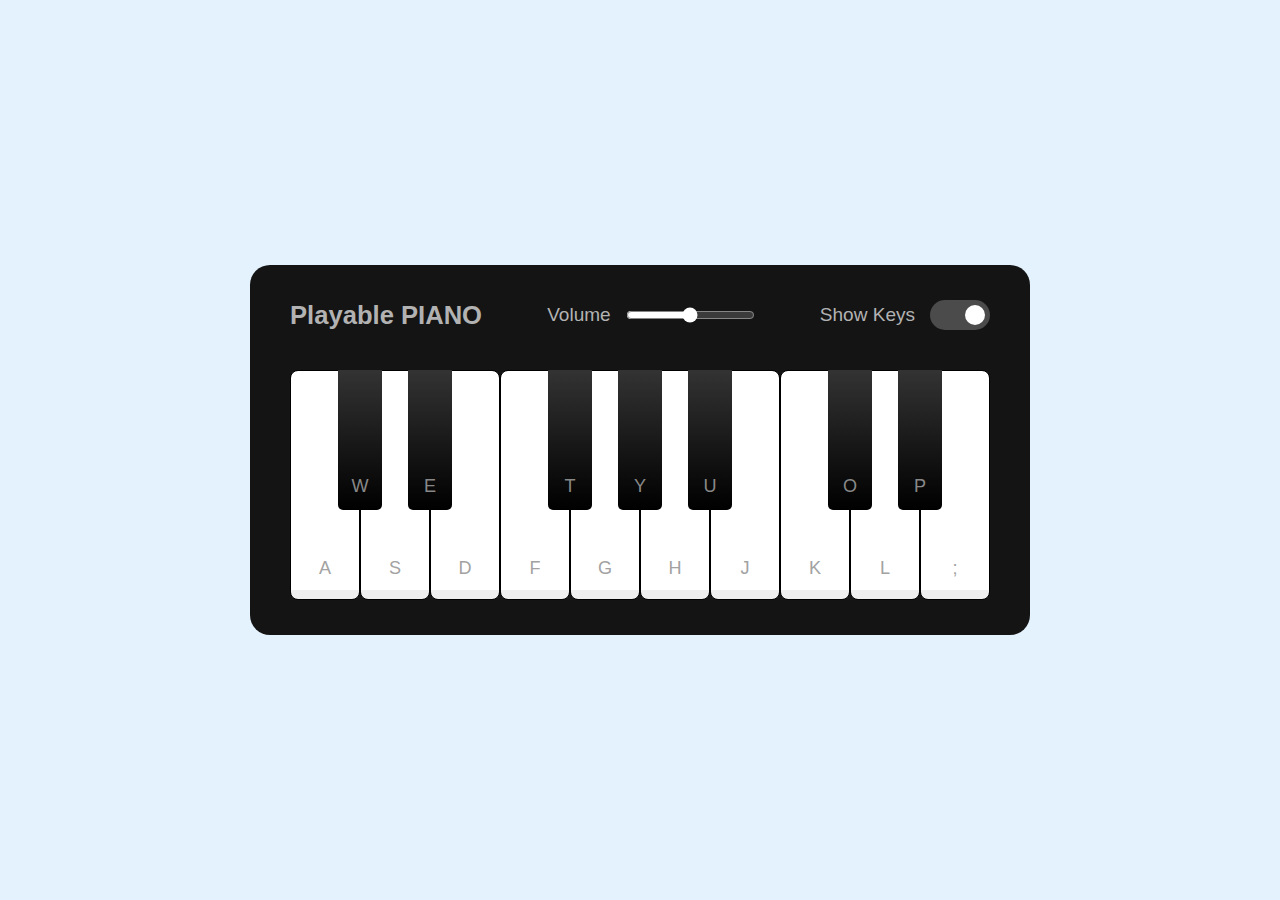
==== www/html/index.html @ 3ffeced6 "initial commit" ====
<!DOCTYPE html>
<html lang="en" dir="ltr">
  <head>
    <meta charset="utf-8">
    <title>Playable Piano JavaScript | CodingNepal</title>
    <link rel="stylesheet" href="../css/style.css">
    <meta name="viewport" content="width=device-width, initial-scale=1.0">
    <script src="../js/script.js" defer></script>
  </head>
  <body>
    <div class="wrapper">
      <header>
        <h2>Playable PIANO</h2>
        <div class="column volume-slider">
          <span>Volume</span><input type="range" min="0" max="1" value="0.5" step="any">
        </div>
        <div class="column keys-checkbox">
          <span>Show Keys</span><input type="checkbox" checked>
        </div>
      </header>
      <ul class="piano-keys">
        <li class="key white" data-key="a"><span>a</span></li>
        <li class="key black" data-key="w"><span>w</span></li>
        <li class="key white" data-key="s"><span>s</span></li>
        <li class="key black" data-key="e"><span>e</span></li>
        <li class="key white" data-key="d"><span>d</span></li>
        <li class="key white" data-key="f"><span>f</span></li>
        <li class="key black" data-key="t"><span>t</span></li>
        <li class="key white" data-key="g"><span>g</span></li>
        <li class="key black" data-key="y"><span>y</span></li>
        <li class="key white" data-key="h"><span>h</span></li>
        <li class="key black" data-key="u"><span>u</span></li>
        <li class="key white" data-key="j"><span>j</span></li>
        <li class="key white" data-key="k"><span>k</span></li>
        <li class="key black" data-key="o"><span>o</span></li>
        <li class="key white" data-key="l"><span>l</span></li>
        <li class="key black" data-key="p"><span>p</span></li>
        <li class="key white" data-key=";"><span>;</span></li>
      </ul>
    </div>

  </body>
</html>
---- www/css/style.css ----
* {
  margin: 0;
  padding: 0;
  box-sizing: border-box;
  font-family: 'Poppins', sans-serif;
}
body {
  display: flex;
  align-items: center;
  justify-content: center;
  min-height: 100vh;
  background: #E3F2FD;
}
.wrapper {
  padding: 35px 40px;
  border-radius: 20px;
  background: #141414;
}
.wrapper header {
  display: flex;
  color: #B2B2B2;
  align-items: center;
  justify-content: space-between;
}
header h2 {
  font-size: 1.6rem;
}
header .column {
  display: flex;
  align-items: center;
}
header span {
  font-weight: 500;
  margin-right: 15px;
  font-size: 1.19rem;
}
header input {
  outline: none;
  border-radius: 30px;
}
.volume-slider input {
  accent-color: #fff;
}
.keys-checkbox input {
  height: 30px;
  width: 60px;
  cursor: pointer;
  appearance: none;
  position: relative;
  background: #4B4B4B
}
.keys-checkbox input::before {
  content: "";
  position: absolute;
  top: 50%;
  left: 5px;
  width: 20px;
  height: 20px;
  border-radius: 50%;
  background: #8c8c8c;
  transform: translateY(-50%);
  transition: all 0.3s ease;
}
.keys-checkbox input:checked::before {
  left: 35px;
  background: #fff;
}
.piano-keys {
  display: flex;
  list-style: none;
  margin-top: 40px;
}
.piano-keys .key {
  cursor: pointer;
  user-select: none;
  position: relative;
  text-transform: uppercase;
}
.piano-keys .black {
  z-index: 2;
  width: 44px;
  height: 140px;
  margin: 0 -22px 0 -22px;
  border-radius: 0 0 5px 5px;
  background: linear-gradient(#333, #000);
}
.piano-keys .black.active {
  box-shadow: inset -5px -10px 10px rgba(255,255,255,0.1);
  background:linear-gradient(to bottom, #000, #434343);
}
.piano-keys .white {
  height: 230px;
  width: 70px;
  border-radius: 8px;
  border: 1px solid #000;
  background: linear-gradient(#fff 96%, #eee 4%);
}
.piano-keys .white.active {
  box-shadow: inset -5px 5px 20px rgba(0,0,0,0.2);
  background:linear-gradient(to bottom, #fff 0%, #eee 100%);
}
.piano-keys .key span {
  position: absolute;
  bottom: 20px;
  width: 100%;
  color: #A2A2A2;
  font-size: 1.13rem;
  text-align: center;
}
.piano-keys .key.hide span {
  display: none;
}
.piano-keys .black span {
  bottom: 13px;
  color: #888888;
}

@media screen and (max-width: 815px) {
  .wrapper {
    padding: 25px;
  }
  header {
    flex-direction: column;
  }
  header :where(h2, .column) {
    margin-bottom: 13px;
  }
  .volume-slider input {
    max-width: 100px;
  }
  .piano-keys {
    margin-top: 20px;
  }
  .piano-keys .key:where(:nth-child(9), :nth-child(10)) {
    display: none;
  }
  .piano-keys .black {
    height: 100px;
    width: 40px;
    margin: 0 -20px 0 -20px;
  }
  .piano-keys .white {
    height: 180px;
    width: 60px;
  }
}

@media screen and (max-width: 615px) {
  .piano-keys .key:nth-child(13),
  .piano-keys .key:nth-child(14),
  .piano-keys .key:nth-child(15),
  .piano-keys .key:nth-child(16),
  .piano-keys .key :nth-child(17) {
    display: none;
  }
  .piano-keys .white {
    width: 50px;
  }
}
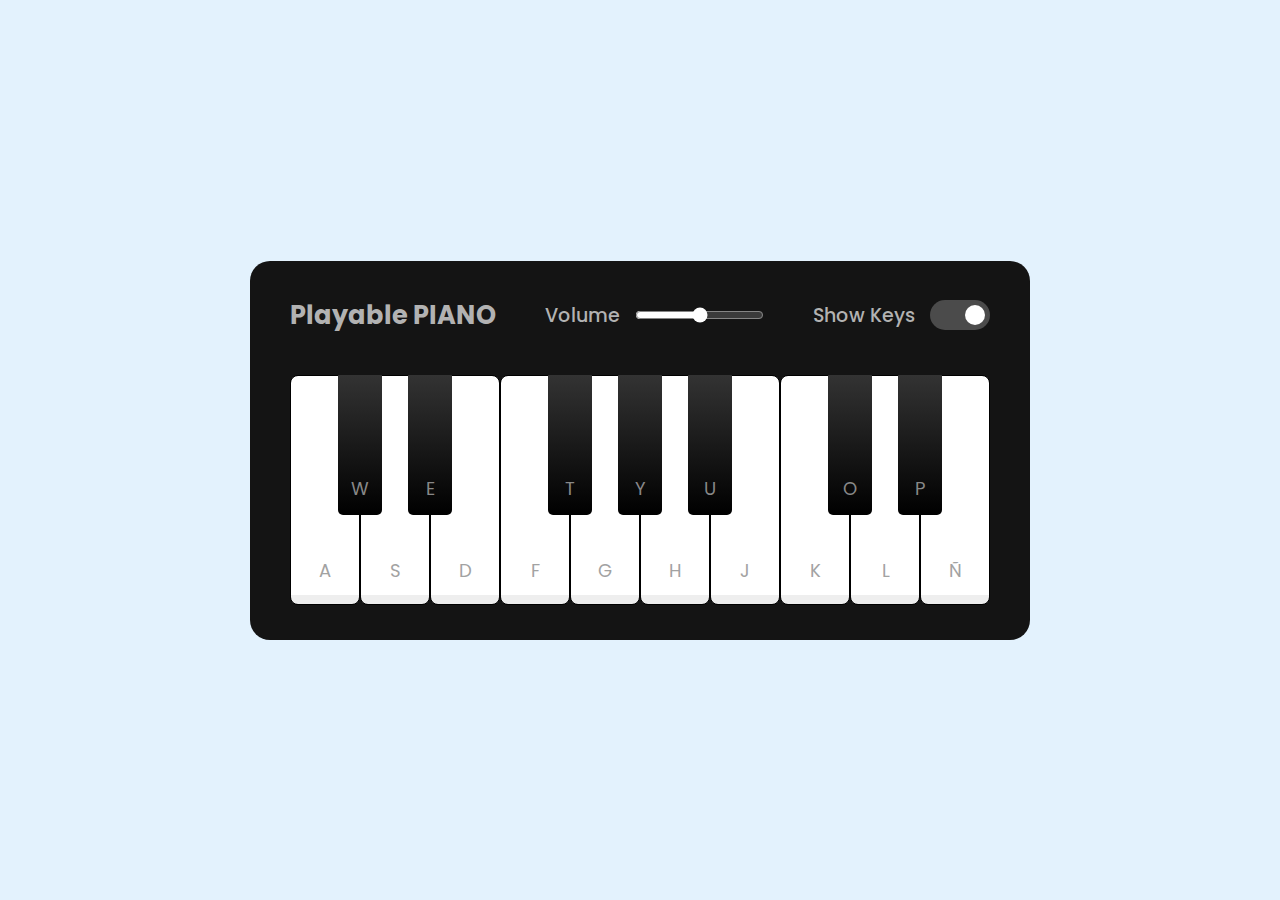
==== commit 97d1f8e3: "piano" ====
--- a/www/html/index.html
+++ b/www/html/index.html
@@ -35,7 +35,7 @@
         <li class="key black" data-key="o"><span>o</span></li>
         <li class="key white" data-key="l"><span>l</span></li>
         <li class="key black" data-key="p"><span>p</span></li>
-        <li class="key white" data-key=";"><span>;</span></li>
+        <li class="key white" data-key="ñ"><span>ñ</span></li>
       </ul>
     </div>
 
--- a/www/css/style.css
+++ b/www/css/style.css
@@ -1,4 +1,5 @@
-
+/* Esto es por si quiero agregar fonts*/
+@import url('https://fonts.googleapis.com/css2?family=Poppins:wght@400;500;600&display=swap');
 * {
   margin: 0;
   padding: 0;
@@ -157,4 +158,5 @@
   .piano-keys .white {
     width: 50px;
   }
+  
 }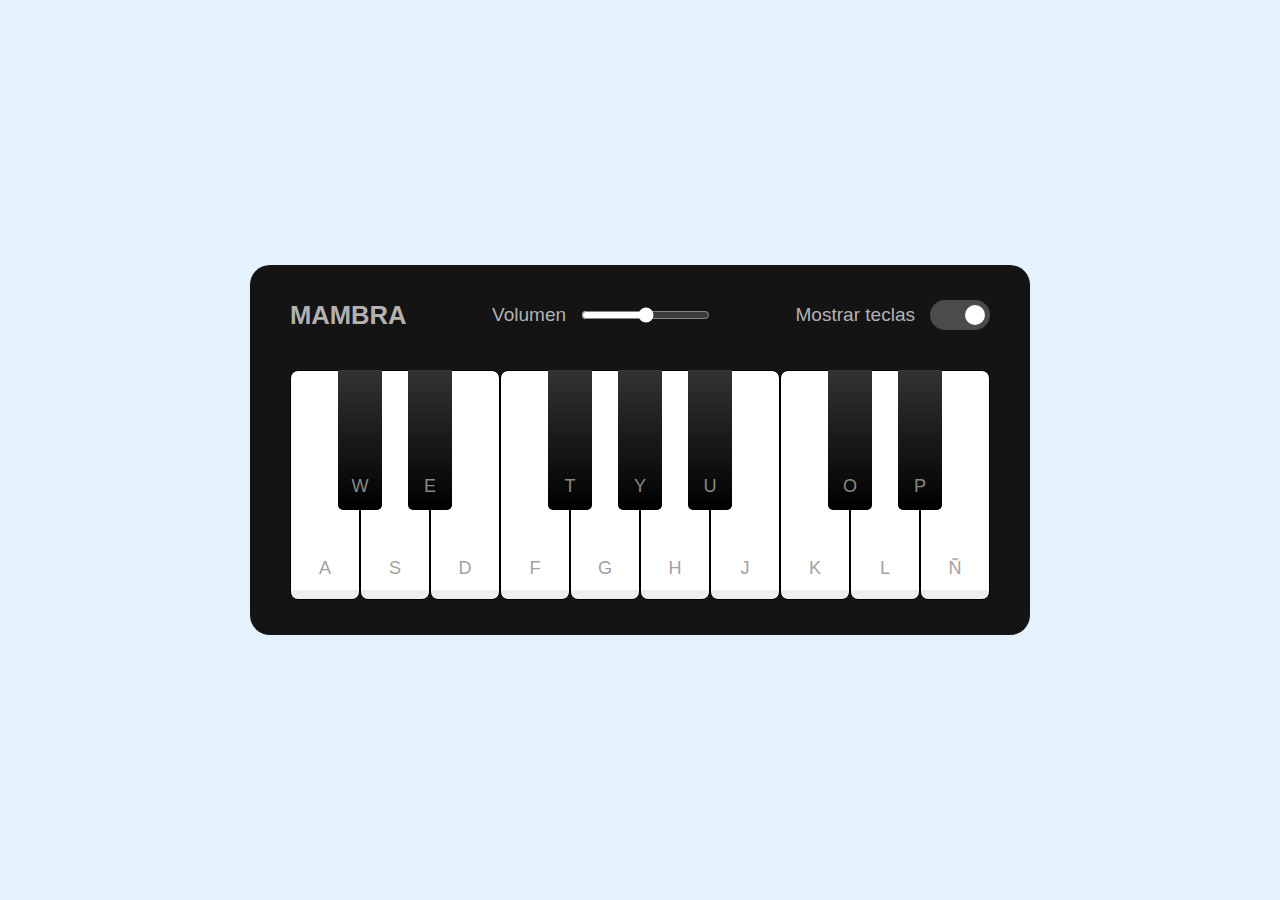
==== commit 9f592e91: "4 img un audio prueba" ====
--- a/www/html/index.html
+++ b/www/html/index.html
@@ -2,7 +2,7 @@
 <html lang="en" dir="ltr">
   <head>
     <meta charset="utf-8">
-    <title>Playable Piano JavaScript | CodingNepal</title>
+    <title>Piano interactivo MAMBRA</title>
     <link rel="stylesheet" href="../css/style.css">
     <meta name="viewport" content="width=device-width, initial-scale=1.0">
     <script src="../js/script.js" defer></script>
@@ -10,12 +10,12 @@
   <body>
     <div class="wrapper">
       <header>
-        <h2>Playable PIANO</h2>
+        <h2>MAMBRA</h2>
         <div class="column volume-slider">
-          <span>Volume</span><input type="range" min="0" max="1" value="0.5" step="any">
+          <span>Volumen</span><input type="range" min="0" max="1" value="0.5" step="any">
         </div>
         <div class="column keys-checkbox">
-          <span>Show Keys</span><input type="checkbox" checked>
+          <span>Mostrar teclas</span><input type="checkbox" checked>
         </div>
       </header>
       <ul class="piano-keys">
--- a/www/css/style.css
+++ b/www/css/style.css
@@ -1,5 +1,4 @@
-/* Esto es por si quiero agregar fonts*/
-@import url('https://fonts.googleapis.com/css2?family=Poppins:wght@400;500;600&display=swap');
+
 * {
   margin: 0;
   padding: 0;
